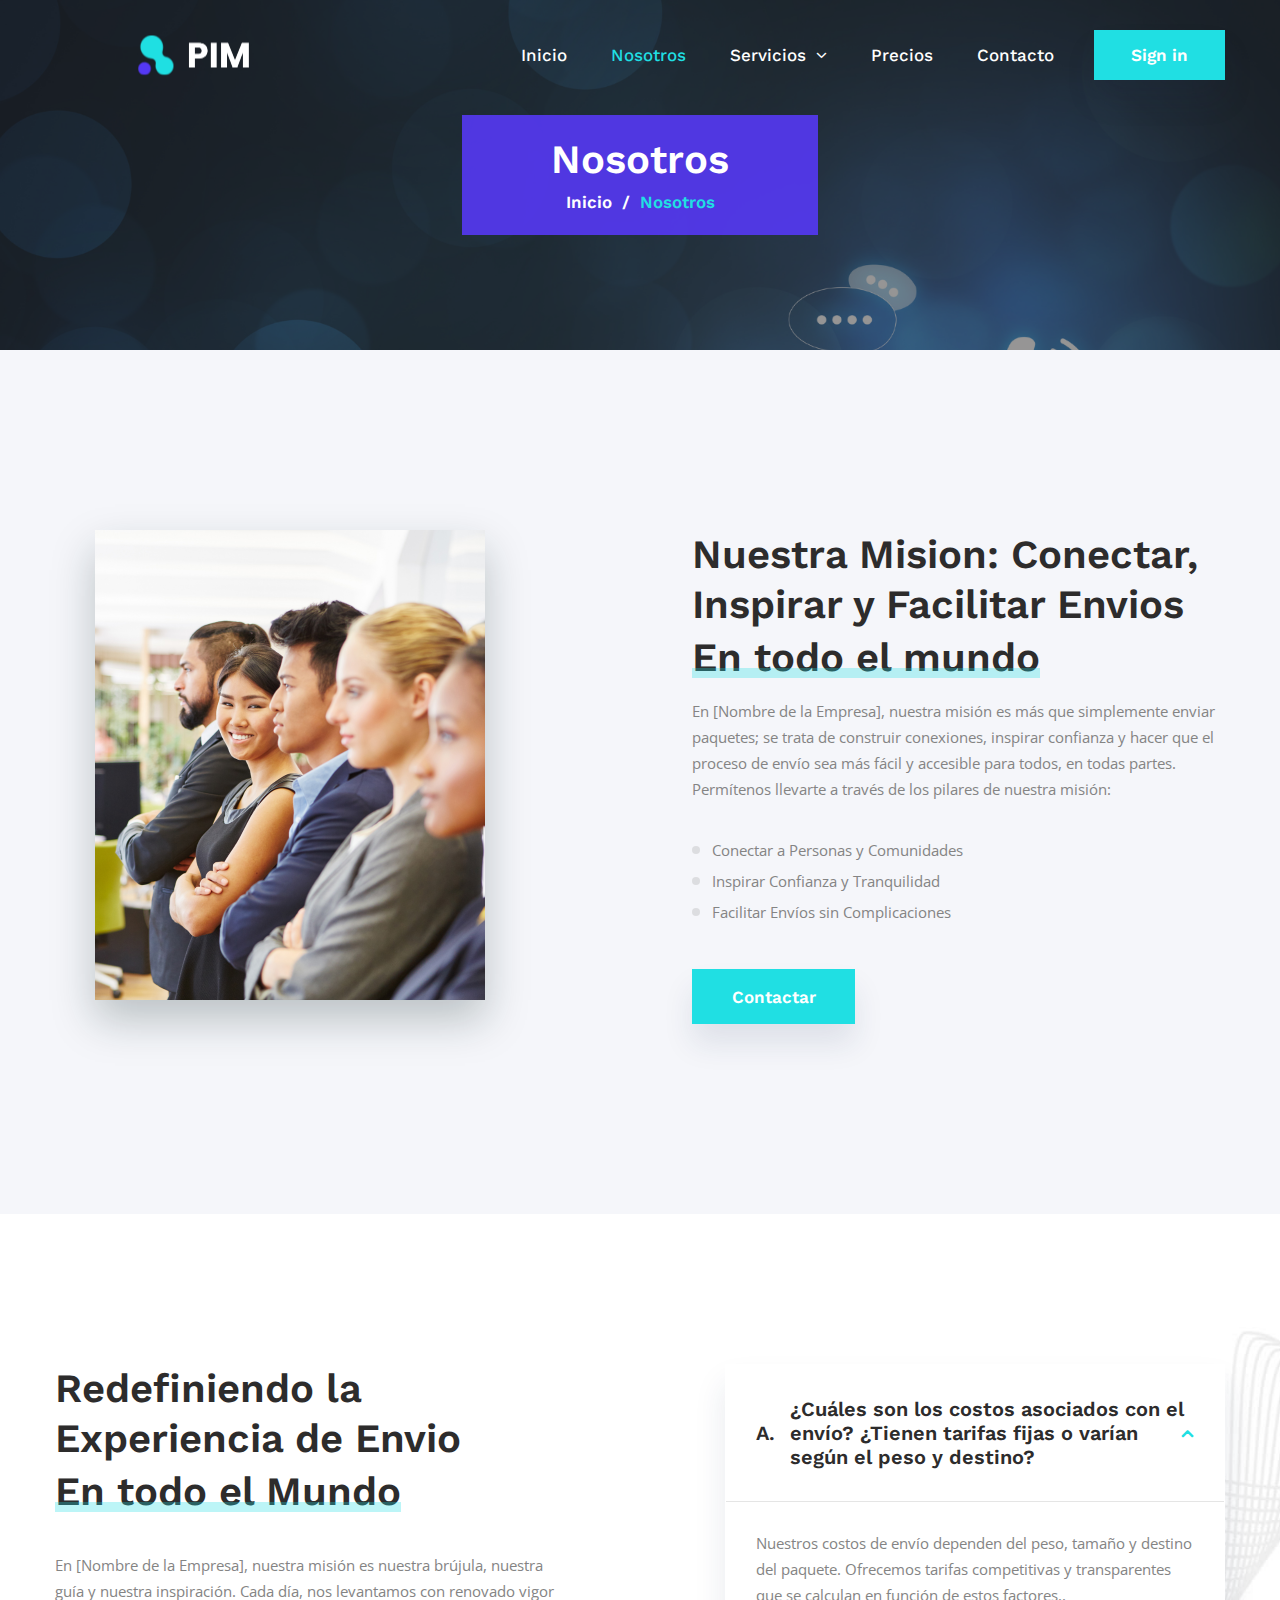
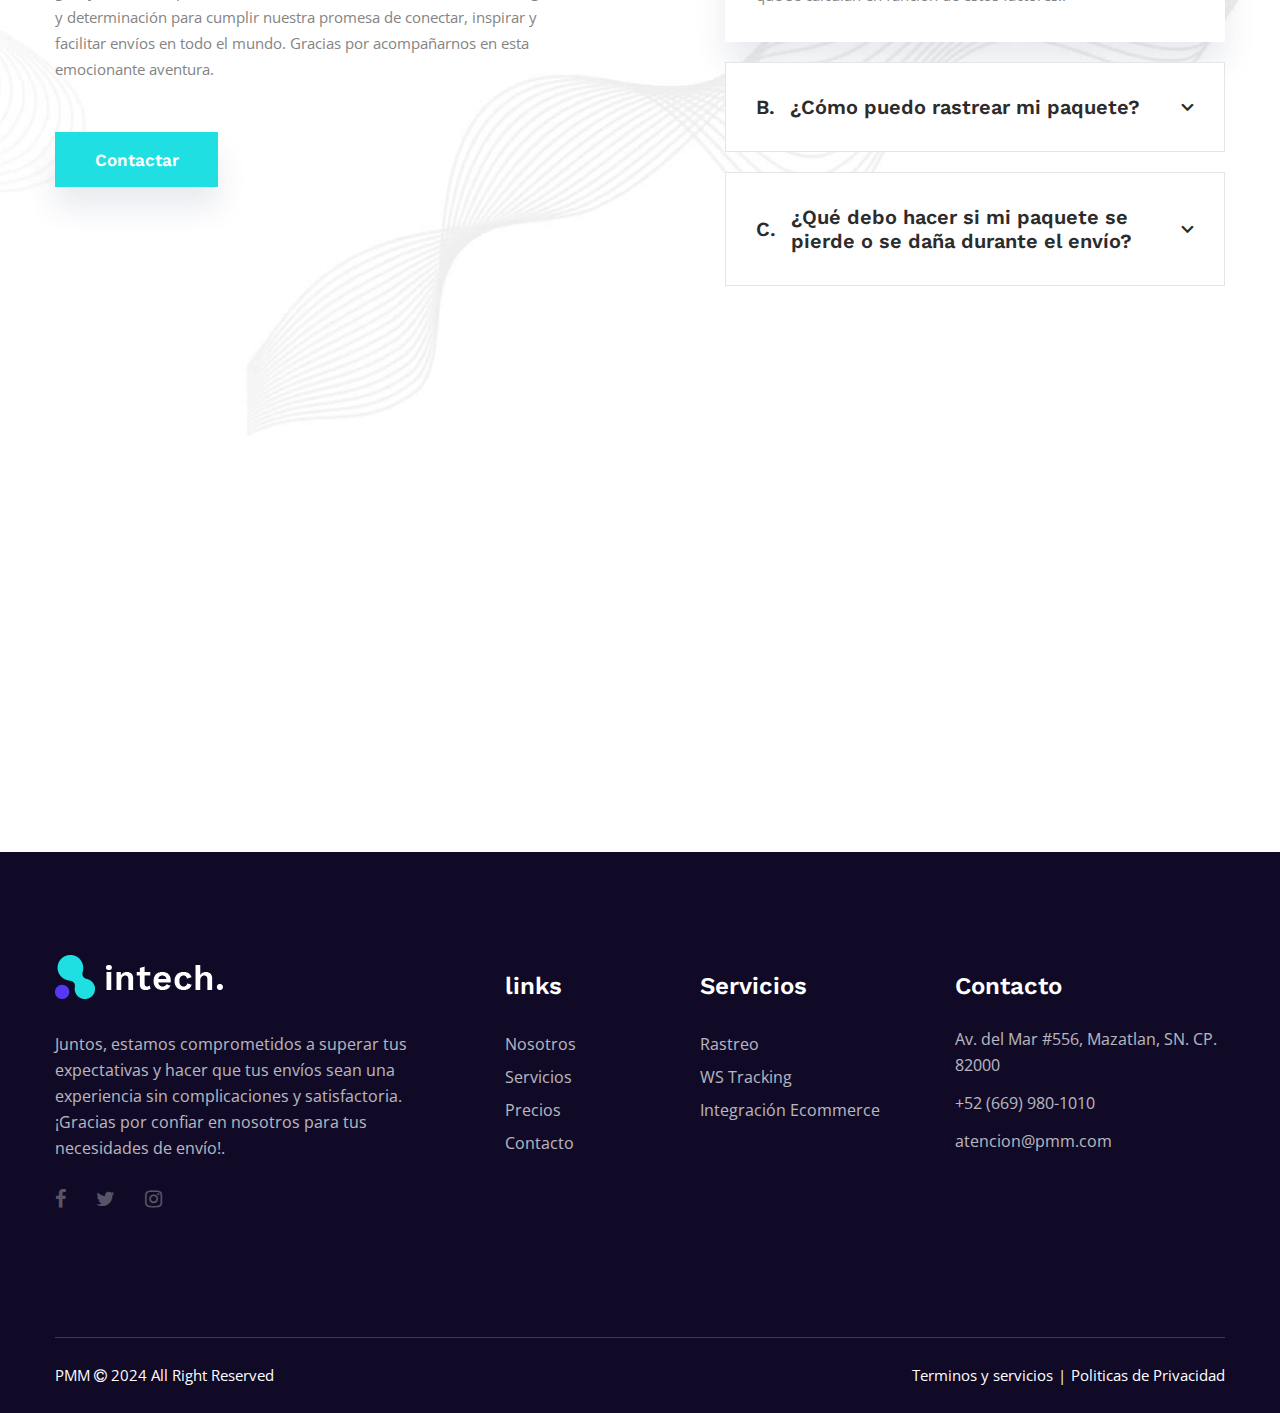
==== about-2.html @ d29558dc "first commit" ====
<!DOCTYPE html>
<html lang="es">

<head>
    <meta charset="UTF-8">
    <meta name="viewport" content="width=device-width, initial-scale=1.0">
    <meta http-equiv="X-UA-Compatible" content="ie=edge">
    <link rel="apple-touch-icon" sizes="180x180" href="images/favicon/apple-touch-icon.png">
    <link rel="icon" type="image/png" sizes="32x32" href="images/favicon/favicon-32x32.png">
    <link rel="icon" type="image/png" sizes="16x16" href="images/favicon/favicon-16x16.png">
    <link rel="manifest" href="images/favicon/site.webmanifest">
    <title>Paquetería || PIM </title>
    <link href="https://fonts.googleapis.com/css?family=Open+Sans:400,400i,600,600i,700,700i%7CWork+Sans:400,500,600,700&display=swap" rel="stylesheet">
    <link rel="stylesheet" href="css/bootstrap.min.css">
    <link rel="stylesheet" href="css/font-awesome.min.css">
    <link rel="stylesheet" href="css/owl.carousel.min.css">
    <link rel="stylesheet" href="css/owl.theme.default.min.css">
    <link rel="stylesheet" href="css/animate.css">
    <link rel="stylesheet" href="css/bootstrap-select.min.css">
    <link rel="stylesheet" href="css/bootstrap-datepicker.min.css">
    <link rel="stylesheet" href="css/magnific-popup.css">
    <link rel="stylesheet" href="css/hover-min.css">
    <link rel="stylesheet" href="css/vegas.min.css">
    <link rel="stylesheet" href="plugins/inchtech-icons/style.css">
    <link rel="stylesheet" href="css/style.css">
    <link rel="stylesheet" href="css/responsive.css">
</head>

<body class="about-page-two">
    <div class="preloader"><span></span></div><!-- /.preloader -->
    <div class="page-wrapper">
        
        <header class="site-header site-header__header-two ">
            <nav class="navbar navbar-expand-lg navbar-light header-navigation stricky">
                <div class="container clearfix">
                    <!-- Brand and toggle get grouped for better mobile display -->
                    <div class="logo-box">
                        <a class="navbar-brand" href="index.html">
                            <img src="images/resources/logo-light2.png" class="main-logo" alt="Awesome Image" />
                        </a>
                        <button class="menu-toggler" data-target=".main-navigation">
                            <span class="fa fa-bars"></span>
                        </button>
                    </div><!-- /.logo-box -->
                    <!-- Collect the nav links, forms, and other content for toggling -->
                    <div class="main-navigation">
                        <ul class=" navigation-box left-hav">
                            <li >
                                <a href="index.html">Inicio</a>
                            </li>
                            <li class="current">
                                <a href="about-2.html">Nosotros</a>
                                
                            </li>
                            <li>
                                <a href="services.html">Servicios</a>
                                <ul class="submenu">
                                    <li><a href="services.html">Rastreo</a></li>
                                    <li><a href="managed-it.html">WS tracking</a></li>
                                    <li><a href="multi-function.html">Integraciones Ecommerce </a></li>

                                </ul><!-- /.submenu -->
                            </li>
                            <li>
                                <a href="pricing.html">Precios</a>
                            </li>
                            <li>
                                <a href="contact.html">Contacto</a>
                            </li>
                            <li><a href="#">&&&&&</a></li>
                        </ul>

                        <ul class="navigation-box right-nav">
                            <li><a href="#"></a>&&</li>
                        </ul>
                    </div><!-- /.navbar-collapse -->
                    <div class="right-side-box">
                        <a href="#" class="thm-btn header-one__btn">Sign in</a>
                    </div><!-- /.right-side-box -->
                </div>
                <!-- /.container -->
            </nav>
        </header><!-- /.site-header -->

        <section class="inner-banner">
            <div class="container">
                <div class="inner-banner__content-wrap">
                    <h2 class="inner-banner__title">Nosotros</h2><!-- /.inner-banner__title -->
                    <ul class="thm-breadcrumb list-unstyled">
                        <li><a href="index.html">Inicio</a></li>
                        <li class="active"><a href="about-2.html">Nosotros</a></li>
                    </ul><!-- /.thm-breadcrumb -->
                </div><!-- /.inner-banner__content-wrap -->
            </div><!-- /.container -->
        </section><!-- /.inner-banner -->

        <section class="about-four about-four__about-page">
            <div class="container">
                <div class="row">
                    <div class="col-lg-6">
                        <div class="about-four__image">
                            <img src="images/resources/about-2-1.png" alt="">
                            <div class="about-four__image-content wow fadeInRight" data-wow-duration="1500ms">
                                <span>+10</span> <br>
                                Años de <br>
                                Experiencia
                            </div><!-- /.about-four__image-content -->
                        </div><!-- /.about-four__image -->
                    </div><!-- /.col-lg-6 -->
                    <div class="col-lg-6">
                        <div class="about-four__content">
                            <div class="block-title">
                                <h2 class="block-title__title">Nuestra Mision: Conectar, Inspirar y Facilitar Envios <br>
                                    <span>En todo el mundo</span></h2><!-- /.block-title__title -->
                                <p class="block-title__text">En [Nombre de la Empresa], nuestra misión es más que simplemente enviar paquetes; se trata de construir conexiones, inspirar confianza y hacer que el proceso de envío sea más fácil y accesible para todos, en todas partes. Permítenos llevarte a través de los pilares de nuestra misión:</p><!-- /.block-title__text -->
                            </div><!-- /.block-title -->
                            <ul class="about-one__list list-unstyled">
                                <li class="about-one__list-item">
                                    Conectar a Personas y Comunidades
                                </li><!-- /.about-one__list-item -->
                                <li class="about-one__list-item">
                                    Inspirar Confianza y Tranquilidad
                                </li><!-- /.about-one__list-item -->
                                <li class="about-one__list-item">
                                    Facilitar Envíos sin Complicaciones
                                </li><!-- /.about-one__list-item -->
                            </ul><!-- /.about-one__list -->
                            <a href="contact.html" class="thm-btn about-four__btn">Contactar</a><!-- /.thm-btn about-four__btn -->
                        </div><!-- /.about-four__content -->
                    </div><!-- /.col-lg-6 -->
                </div><!-- /.row -->
            </div><!-- /.container -->
        </section><!-- /.about-four -->

        <section class="faq-one faq-one__home-three">
            <div class="container">
                <div class="row">
                    <div class="col-lg-6">
                        <div class="faq-one__block">
                            <div class="block-title">
                                <h2 class="block-title__title">Redefiniendo la Experiencia de Envio
                                    <span>En todo el Mundo</span></h2><!-- /.block-title__title -->
                                <p class="block-title__text">En [Nombre de la Empresa], nuestra misión es nuestra brújula, nuestra guía y nuestra inspiración. Cada día, nos levantamos con renovado vigor y determinación para cumplir nuestra promesa de conectar, inspirar y facilitar envíos en todo el mundo. Gracias por acompañarnos en esta emocionante aventura.</p><!-- /.block-title__text -->
                            </div><!-- /.block-title -->
                            <a href="#" class="thm-btn faq-one__btn">Contactar</a><!-- /.thm-btn -->
                        </div><!-- /.faq-one__block -->
                    </div><!-- /.col-lg-6 -->
                    <div class="col-lg-6">
                        <div class="accrodion-grp" data-grp-name="faq-accrodion-1">
                            <div class="accrodion active">
                                <div class="accrodion-title">
                                    <h4><span>A.</span> ¿Cuáles son los costos asociados con el envío? ¿Tienen tarifas fijas o varían según el peso y destino?</h4>
                                </div>
                                <div class="accrodion-content">
                                    <div class="inner">
                                        <p>Nuestros costos de envío dependen del peso, tamaño y destino del paquete. Ofrecemos tarifas competitivas y transparentes que se calculan en función de estos factores..</p>
                                    </div><!-- /.inner -->
                                </div>
                            </div>
                            <div class="accrodion ">
                                <div class="accrodion-title">
                                    <h4><span>B.</span> ¿Cómo puedo rastrear mi paquete?</h4>
                                </div>
                                <div class="accrodion-content">
                                    <div class="inner">
                                        <p>Puedes rastrear tu paquete utilizando el número de seguimiento que se te proporcionó al hacer el envío. Simplemente ingresa este número en nuestra página web o aplicación móvil para obtener información actualizada sobre la ubicación y el estado de tu paquete.</p>
                                    </div><!-- /.inner -->
                                </div>
                            </div>
                            <div class="accrodion">
                                <div class="accrodion-title">
                                    <h4><span>C.</span> ¿Qué debo hacer si mi paquete se pierde o se daña durante el envío?</h4>
                                </div>
                                <div class="accrodion-content">
                                    <div class="inner">
                                        <p>Si tu paquete se pierde o se daña durante el envío, contáctanos de inmediato y estaremos encantados de ayudarte a resolver el problema y proporcionarte una solución adecuada, que puede incluir la compensación por el valor del paquete.                                            .</p>
                                    </div><!-- /.inner -->
                                </div>
                            </div>
                        </div>
                    </div><!-- /.col-lg-6 -->
                </div><!-- /.row -->
            </div><!-- /.container -->
        </section><!-- /.faq-one -->

        <section class="cta-two wow fadeInUp" data-wow-duration="2s">
            <div class="container-fluid">
                <div class="row no-gutters">
                    <div class="col-lg-6">
                        <div class="cta-two__left">
                            <div class="cta-two__inner">
                                <div class="block-title">
                                    <h2 class="block-title__title">Estas Listo? <br>
                                        <span>Trabajemos juntos</span></h2><!-- /.block-title__title -->
                                </div><!-- /.block-title -->
                                <a href="contact.html" class="thm-btn cta-two__btn">Contáctanos</a><!-- /.thm-btn -->
                            </div><!-- /.cta-two__inner -->
                        </div><!-- /.cta-two__left -->
                    </div><!-- /.col-lg-6 -->
                    <div class="col-lg-6">
                        <div class="cta-two__right">
                            <div class="cta-two__inner">
                                <div class="block-title">
                                    <h2 class="block-title__title">Haz contacto con uno <br>
                                        de nuestro asesores. <br>
                                        Llamanos al</h2><!-- /.block-title__title -->
                                </div><!-- /.block-title -->
                                <p class="cta-two__phone"><a href="tel:305-587-3407">669-980-1010</a></p>
                                <!-- /.cta-two__phone -->
                            </div><!-- /.cta-two__inner -->
                        </div><!-- /.cta-two__right -->
                    </div><!-- /.col-lg-6 -->
                </div><!-- /.row no-gutters -->
            </div><!-- /.container-fluid -->
        </section><!-- /.cta-two -->

        <footer class="site-footer">
            <div class="site-footer__upper">
                <div class="container">
                    <div class="row">
                        <div class="col-lg-4 col-md-6 col-sm-12">
                            <div class="footer-widget">
                                <a href="index.html" class="footer-widget__logo"><img src="images/resources/logo-light.png" alt=""></a><!-- /.footer-widget__logo -->
                                <p class="footer-widget__text">Juntos, estamos comprometidos a superar tus expectativas y hacer que tus envíos sean una experiencia sin complicaciones y satisfactoria.
                                <br>¡Gracias por confiar en nosotros para tus necesidades de envío!.</p>
                                <!-- /.footer-widget__text -->
                                <div class="footer-widget__social">
                                    <a href="#"><i class="fa fa-facebook-f"></i></a>
                                    <a href="#"><i class="fa fa-twitter"></i></a>
                                    <a href="#"><i class="fa fa-instagram"></i></a>
                                </div><!-- /.footer-widget__social -->
                            </div><!-- /.footer-widget -->
                        </div><!-- /.col-lg-4 -->
                        <div class="col-lg-2 col-md-6 col-sm-12 d-flex justify-content-lg-center">
                            <div class="footer-widget">
                                <h3 class="footer-widget__title">links</h3><!-- /.footer-widget__title -->
                                <ul class="footer-widget__links list-unstyled">
                                    <li><a href="about-2.html">Nosotros</a></li>
                        
                                    <li><a href="services.html">Servicios</a></li>
                                    <li><a href="pricing.html">Precios</a></li>
                                    <li><a href="contact.html">Contacto</a></li>
                                </ul><!-- /.footer-widget__links -->
                            </div><!-- /.footer-widget -->
                        </div><!-- /.col-lg-2 -->
                        <div class="col-lg-3 col-md-6 col-sm-12 d-flex justify-content-lg-center">
                            <div class="footer-widget">
                                <h3 class="footer-widget__title">Servicios</h3><!-- /.footer-widget__title -->
                                <ul class="footer-widget__links list-unstyled">
                                    <li><a href="rastreo.html">Rastreo</a></li>
                                    <li><a href="wstrack.html">WS Tracking</a></li>
                                    <li><a href="ecommerce.html">Integración Ecommerce</a></li>
                                </ul><!-- /.footer-widget__links -->
                            </div><!-- /.footer-widget -->
                        </div><!-- /.col-lg-3 -->
                        <div class="col-lg-3 col-md-6 col-sm-12">
                            <div class="footer-widget">
                                <h3 class="footer-widget__title">Contacto</h3><!-- /.footer-widget__title -->
                                <p class="footer-widget__text">Av. del Mar #556, Mazatlan, SN. CP. 82000</p>
                                <!-- /.footer-widget__text -->
                                <p class="footer-widget__text"><a href="tel:+2305-587-3407">+52 (669) 980-1010</a></p><!-- /.footer-widget__text -->
                                <p class="footer-widget__text"><a href="mailto:atencion@pmm.com">atencion@pmm.com</a></p><!-- /.footer-widget__text -->
                            </div><!-- /.footer-widget -->
                        </div><!-- /.col-lg-3 -->
                    </div><!-- /.row -->
                </div><!-- /.container -->
            </div><!-- /.site-footer__upper -->
            <div class="site-footer__bottom">
                <div class="container">
                    <div class="site-footer__copy">PMM <i class="fa fa-copyright"></i> 2024 All Right Reserved</div>
                    <!-- /.site-footer__copy -->
                    <ul class="list-unstyled site-footer__links">
                        <li><a href="#">Terminos y servicios</a></li>
                        <li><a href="#">Politicas de Privacidad</a></li>
                    </ul><!-- /.list-unstyled -->
                </div><!-- /.container -->
            </div><!-- /.site-footer__bottom -->
        </footer><!-- /.site-footer -->
    </div><!-- /.page-wrapper -->
    <div class="search-popup">
        <div class="search-popup__overlay custom-cursor__overlay">
            <div class="cursor"></div>
            <div class="cursor-follower"></div>
        </div><!-- /.search-popup__overlay -->
        <div class="search-popup__inner">
            <form action="#" class="search-popup__form">
                <input type="text" name="search" placeholder="Type here to Search....">
                <button type="submit"><i class="fa fa-search"></i></button>
            </form>
        </div><!-- /.search-popup__inner -->
    </div><!-- /.search-popup -->
    <a href="#" data-target="html" class="scroll-to-target scroll-to-top"><i class="fa fa-angle-up"></i></a>
    <script src="js/jquery.min.js"></script>
    <script src="js/bootstrap.bundle.min.js"></script>
    <script src="js/owl.carousel.min.js"></script>
    <script src="js/wow.min.js"></script>
    <script src="js/TweenMax.min.js"></script>
    <script src="js/jquery.validate.min.js"></script>
    <script src="js/bootstrap-select.min.js"></script>
    <script src="js/bootstrap-datepicker.min.js"></script>
    <script src="js/jquery.counterup.min.js"></script>
    <script src="js/isotope.js"></script>
    <script src="js/jquery.magnific-popup.min.js"></script>
    <script src="js/waypoints.min.js"></script>
    <script src="js/vegas.min.js"></script>
    <script src="js/theme.js"></script>
</body>

</html>
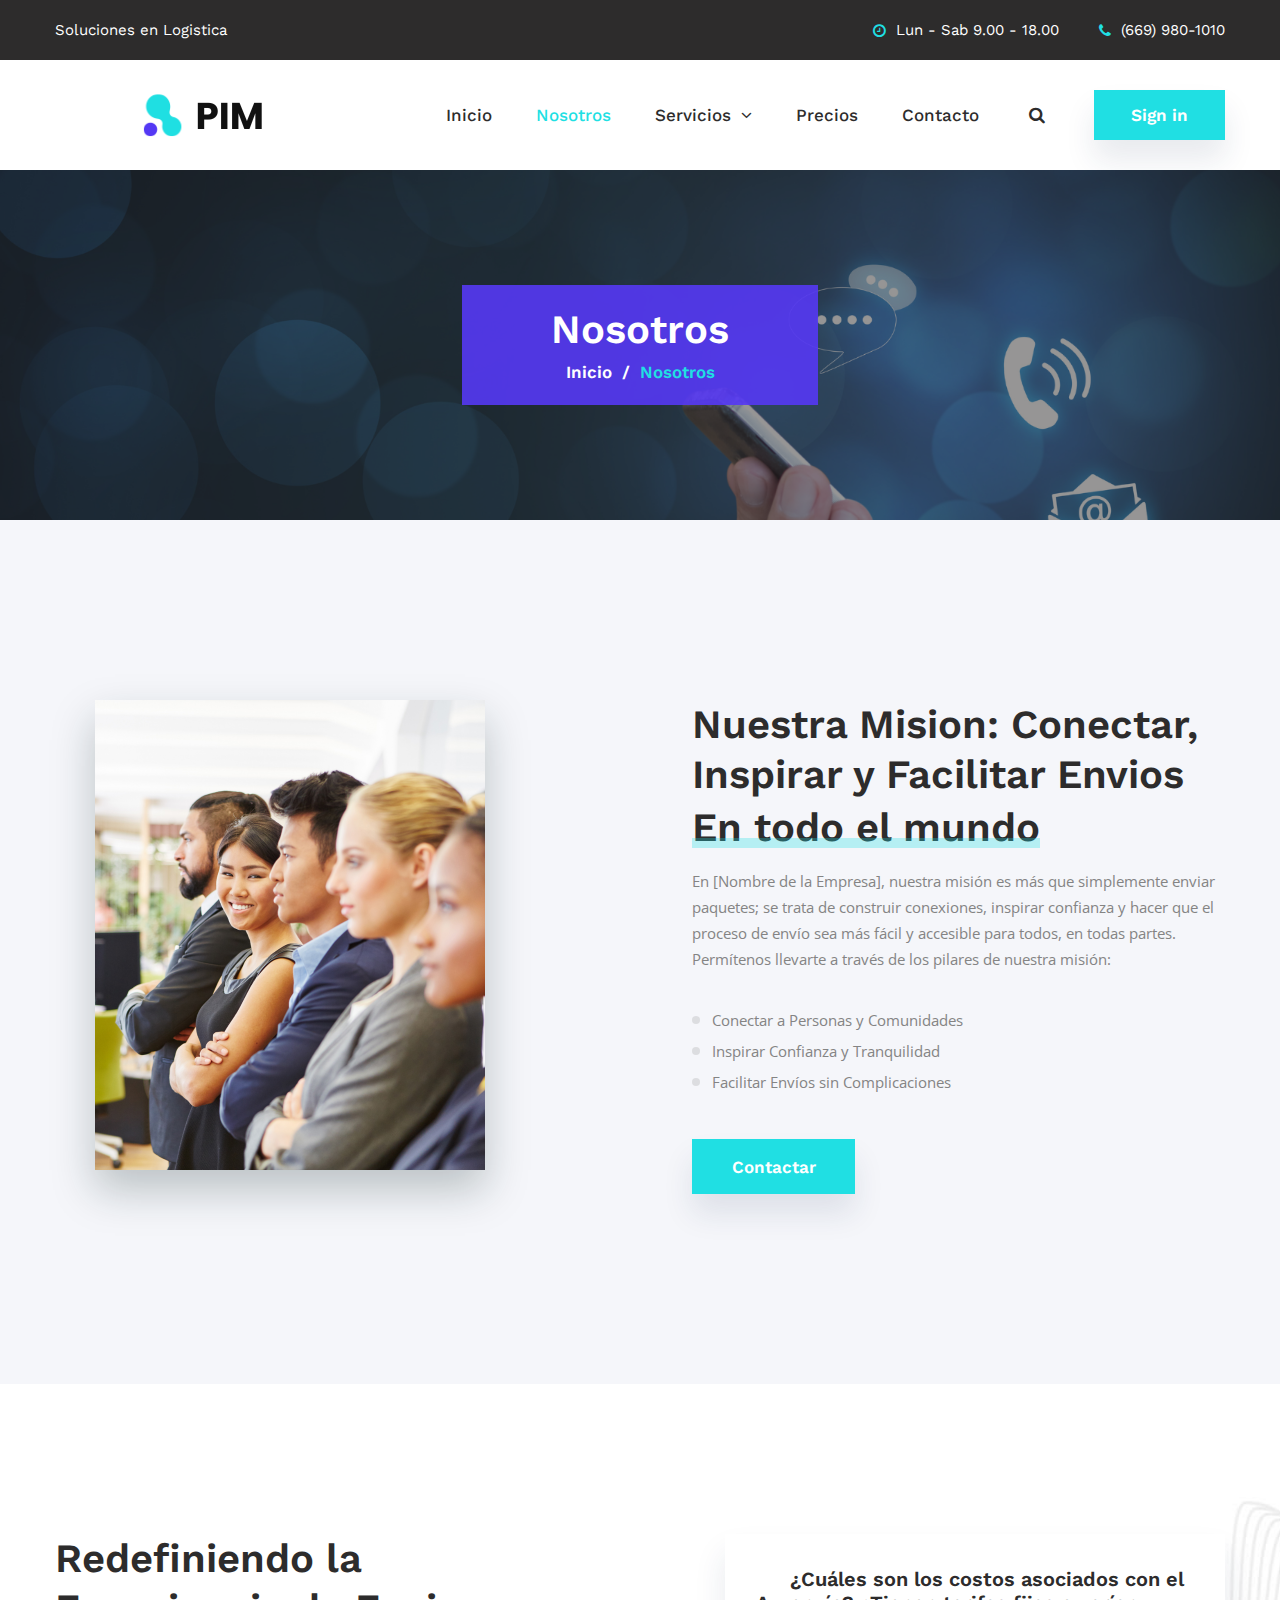
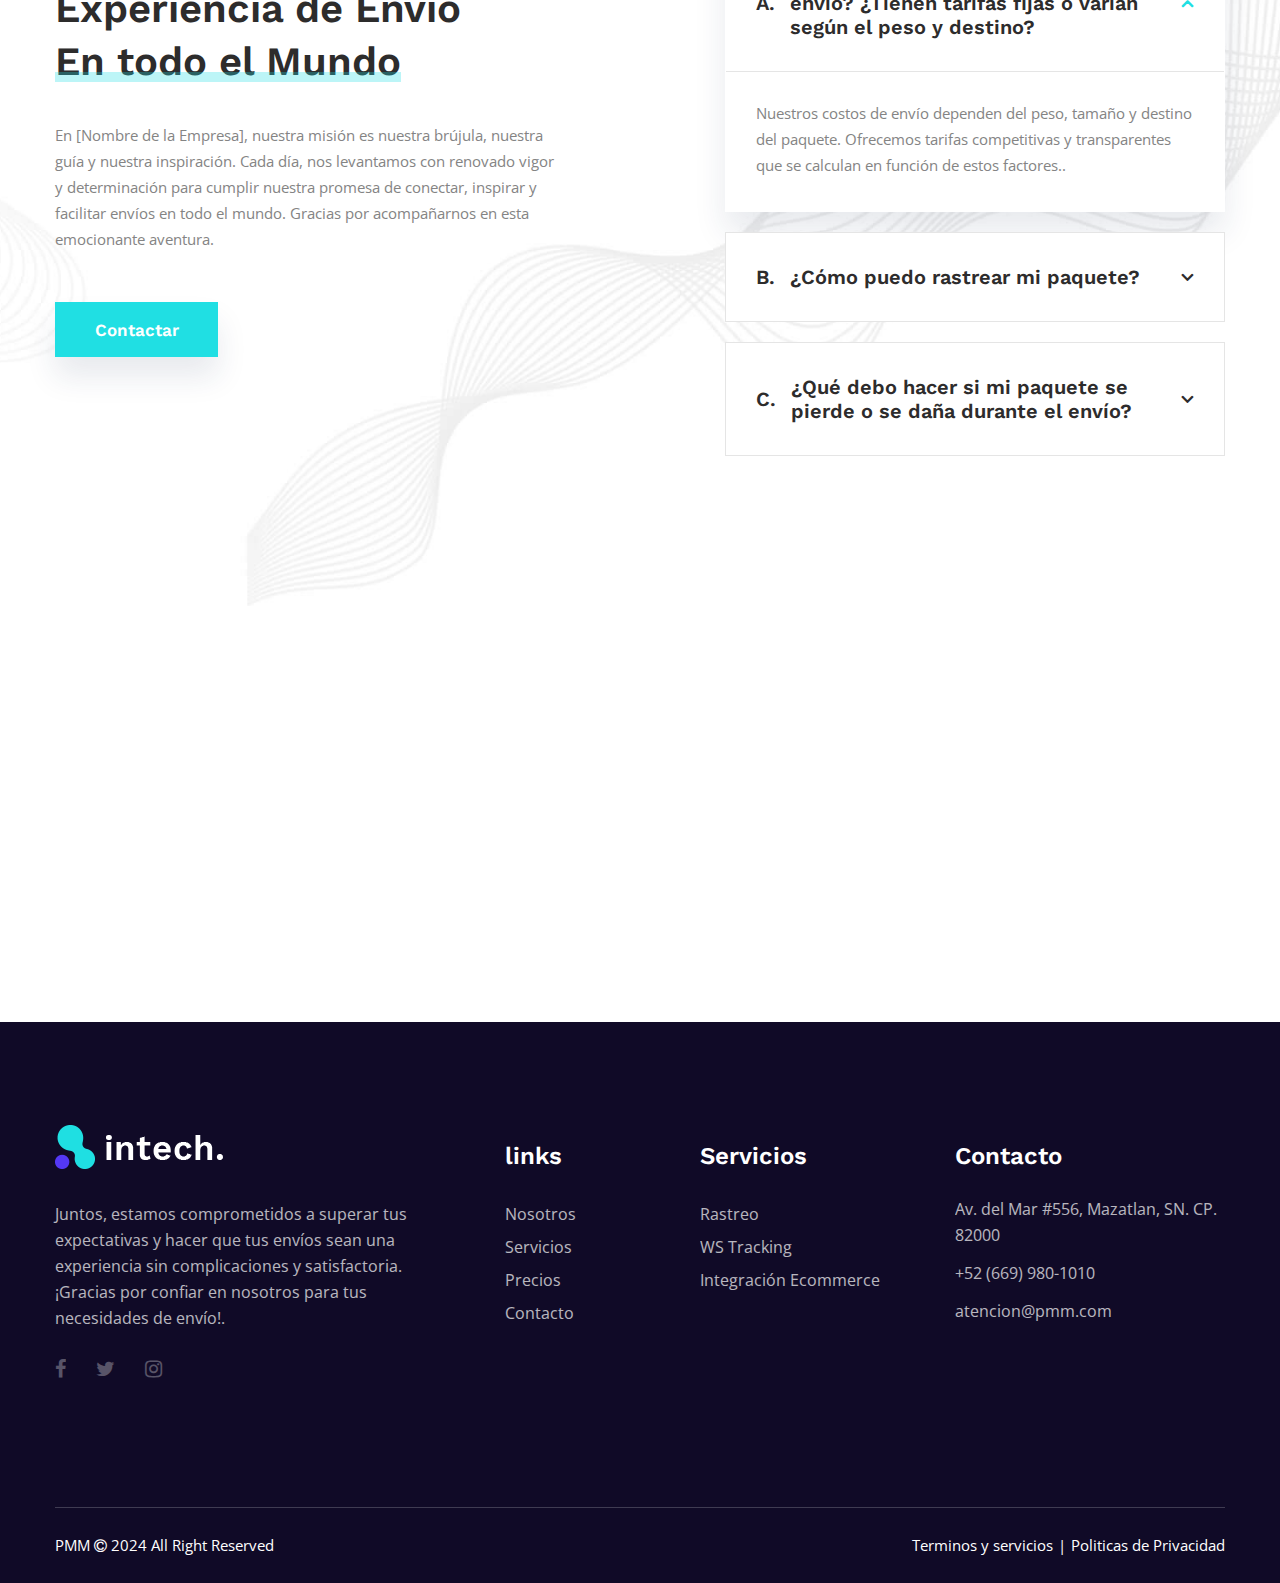
==== commit 06f7be8a: "menubar" ====
--- a/about-2.html
+++ b/about-2.html
@@ -30,13 +30,23 @@
     <div class="preloader"><span></span></div><!-- /.preloader -->
     <div class="page-wrapper">
         
-        <header class="site-header site-header__header-two ">
+        <div class="topbar-one topbar-one__dark">
+            <div class="container">
+                <p class="topbar-one__left-text">Soluciones en Logistica</p><!-- /.topbar-one__left-text -->
+                <ul class="topbar-one__right-info list-unstyled">
+                    <li><i class="fa fa-clock-o"></i> Lun - Sab 9.00 - 18.00</li>
+                    <li><i class="fa fa-phone"></i> (669) 980-1010</li>
+                </ul><!-- /.topbar-one__right-info list-unstyled -->
+            </div><!-- /.container -->
+        </div><!-- /.topbar-one -->
+        <!-- Header  --> 
+        <header class="site-header site-header__header-one ">
             <nav class="navbar navbar-expand-lg navbar-light header-navigation stricky">
                 <div class="container clearfix">
                     <!-- Brand and toggle get grouped for better mobile display -->
                     <div class="logo-box">
                         <a class="navbar-brand" href="index.html">
-                            <img src="images/resources/logo-light2.png" class="main-logo" alt="Awesome Image" />
+                            <img src="images/resources/logo-dark.png" class="main-logo" alt="Awesome Image" />
                         </a>
                         <button class="menu-toggler" data-target=".main-navigation">
                             <span class="fa fa-bars"></span>
@@ -50,29 +60,24 @@
                             </li>
                             <li class="current">
                                 <a href="about-2.html">Nosotros</a>
-                                
                             </li>
                             <li>
                                 <a href="services.html">Servicios</a>
                                 <ul class="submenu">
-                                    <li><a href="services.html">Rastreo</a></li>
-                                    <li><a href="managed-it.html">WS tracking</a></li>
-                                    <li><a href="multi-function.html">Integraciones Ecommerce </a></li>
-
+                                    <li><a href="rastreo.html">Rastreo</a></li>
+                                    <li><a href="wstrack.html">WS Tracking</a></li>
+                                    <li><a href="ecommerce.html">Integracion Ecommerce </a></li>
                                 </ul><!-- /.submenu -->
                             </li>
                             <li>
                                 <a href="pricing.html">Precios</a>
+
                             </li>
-                            <li>
-                                <a href="contact.html">Contacto</a>
-                            </li>
-                            <li><a href="#">&&&&&</a></li>
+                            <li><a href="contact.html">Contacto</a></li>
                         </ul>
-
                         <ul class="navigation-box right-nav">
-                            <li><a href="#"></a>&&</li>
-                        </ul>
+                            <li><a href="#" class="search-popup__toggler"><i class="fa fa-search"></i></a></li>
+                        </ul><!-- /.navigation-box -->
                     </div><!-- /.navbar-collapse -->
                     <div class="right-side-box">
                         <a href="#" class="thm-btn header-one__btn">Sign in</a>
